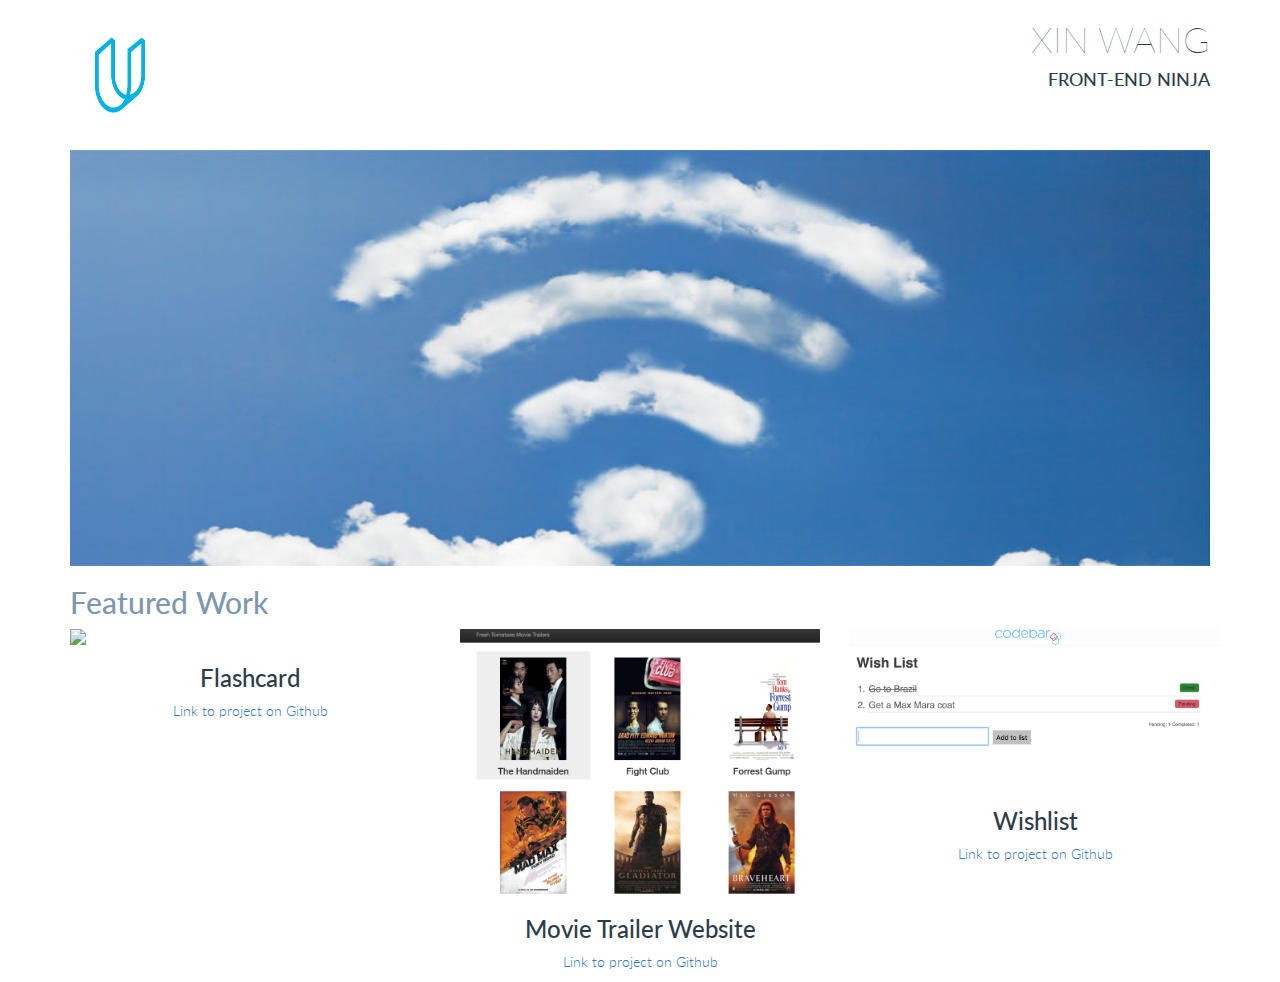
==== index.html @ 95e97afd "thrid commit" ====
<!DOCTYPE html>
<html lang="en">
<head>
    <meta charset="utf-8">
    <meta name="viewport" content="width=device-width, initial-scale=1">
    <title>Portfolio</title>
    <link href="https://fonts.googleapis.com/css?family=Lato:100,300" rel="stylesheet">
    <link rel="stylesheet" href="css/bootstrap.css">
    <script type="text/javascript" src="js/jquery-3.1.1.min.js"></script>
    <script type="text/javascript" src="js/bootstrap.min.js"></script>
    <link rel="stylesheet" href="style.css">
</head>
<body>
  <div class="container">
    <div class="row">
      <div class="col-md-6">
        <img class="title-logo" src="images/logo.png" alt="Udacity logo">
      </div>
      <div class="col-md-6 text-right text-uppercase">
        <h1 class="title-super text-thin">Xin Wang</h1>
        <h4>Front-end Ninja</h4>
      </div>
    </div>
    <div class="row">
      <div class="col-md-12">
        <img class="portfolio-img img-responsive" src="images/banner.jpg" alt="Wifi in the sky">
      </div>
    </div>
    <div class="row">
      <div class="col-md-12">
        <h2 class="text-muted">Featured Work</h2>
      </div>
    </div>
    <div class="row text-center">
      <div class="col-md-4">
        <img class="img-responsive" src="images/flashcard.png" data-toggle="modal" data-target="#project1">
        <h3>Flashcard</h3>
        <p>
          <a href="https://github.com/Xin00163/Flashcard-project">Link to project on Github</a>
        </p>
      </div>
      <div class="col-md-4">
        <img class="img-responsive" src="images/Movie trailer website.png" data-toggle="modal" data-target="#project2">
        <h3>Movie Trailer Website</h3>
        <p>
          <a href="https://github.com/Xin00163/Movie-Trailer-Website-Project">Link to project on Github</a>
        </p>
      </div>
    <div class="row">
      <div class="col-md-4">
        <img class="img-responsive" src="images/Wishlist.png" data-toggle="modal" data-target="#project3">
        <h3>Wishlist</h3>
        <p>
          <a href="https://github.com/Xin00163/jQuery-Exercise-1-Build-a-wish-list">Link to project on Github</a>
        </p>
      </div>
    </div>
  </div>
</div>
<!-- Modal -->
    <div class="modal fade" id="project1" tabindex="-1" role="dialog" aria-labelledby="myModalLabel" aria-hidden="true">
        <div class="modal-dialog">
            <div class="modal-content">
                <div class="modal-header">
                    <h4 class="modal-title" id="myModalLabel">Favorite App Page</h4>
                </div>
                <div class="modal-body">
                    <img class="img-responsive" src="images/555.jpeg">
                    This was my first project in this class. I learned a lot about HTML and CSS.
                </div>
                <div class="modal-footer">
                    <button type="button" class="btn btn-default" data-dismiss="modal">Close</button>
                </div>
            </div>
        </div>
    </div>
    <div class="modal fade" id="project2" tabindex="-1" role="dialog" aria-labelledby="myModalLabel" aria-hidden="true">
        <div class="modal-dialog">
            <div class="modal-content">
                <div class="modal-header">
                    <h4 class="modal-title" id="myModalLabel">Favorite App Page</h4>
                </div>
                <div class="modal-body">
                    <img class="img-responsive" src="images/555.jpeg">
                    This was my first project in this class. I learned a lot about HTML and CSS.
                </div>
                <div class="modal-footer">
                    <button type="button" class="btn btn-default" data-dismiss="modal">Close</button>
                </div>
            </div>
        </div>
    </div>
    <div class="modal fade" id="project3" tabindex="-1" role="dialog" aria-labelledby="myModalLabel" aria-hidden="true">
        <div class="modal-dialog">
            <div class="modal-content">
                <div class="modal-header">
                    <h4 class="modal-title" id="myModalLabel">Favorite App Page</h4>
                </div>
                <div class="modal-body">
                    <img class="img-responsive" src="images/555.jpeg">
                    This was my first project in this class. I learned a lot about HTML and CSS.
                </div>
                <div class="modal-footer">
                    <button type="button" class="btn btn-default" data-dismiss="modal">Close</button>
                </div>
            </div>
        </div>
    </div>
  </body>
</html>
---- style.css ----
body, html {
  margin: 0;
  padding: 0;
  width: 100%;
  height: 100%;
}

body {
    font-family: 'Lato', sans-serif;
    color: #2d3c49;
    font-weight: 300;
}

.text-muted {
    color: #7d97ad
}

.text-thin {
    font-weight: 100;
}

.text-super {
    font-size: 60px;
}

.title-logo {
  height:100px;
  width: 80px;
  max-width: 100%;
  color: #02b3e4;
}

.portfolio-img {
  display: block;
  margin: auto;
  width: 100%;
}

@media screen and (min-width: 550px){
  .text-thin {
      font-weight: 150;
  }

  .text-super {
      font-size: 100px;
  }

  .title-logo {
    height:150px;
    width: 100px;
    max-width: 100%;
    color: #02b3e4;
  }

}
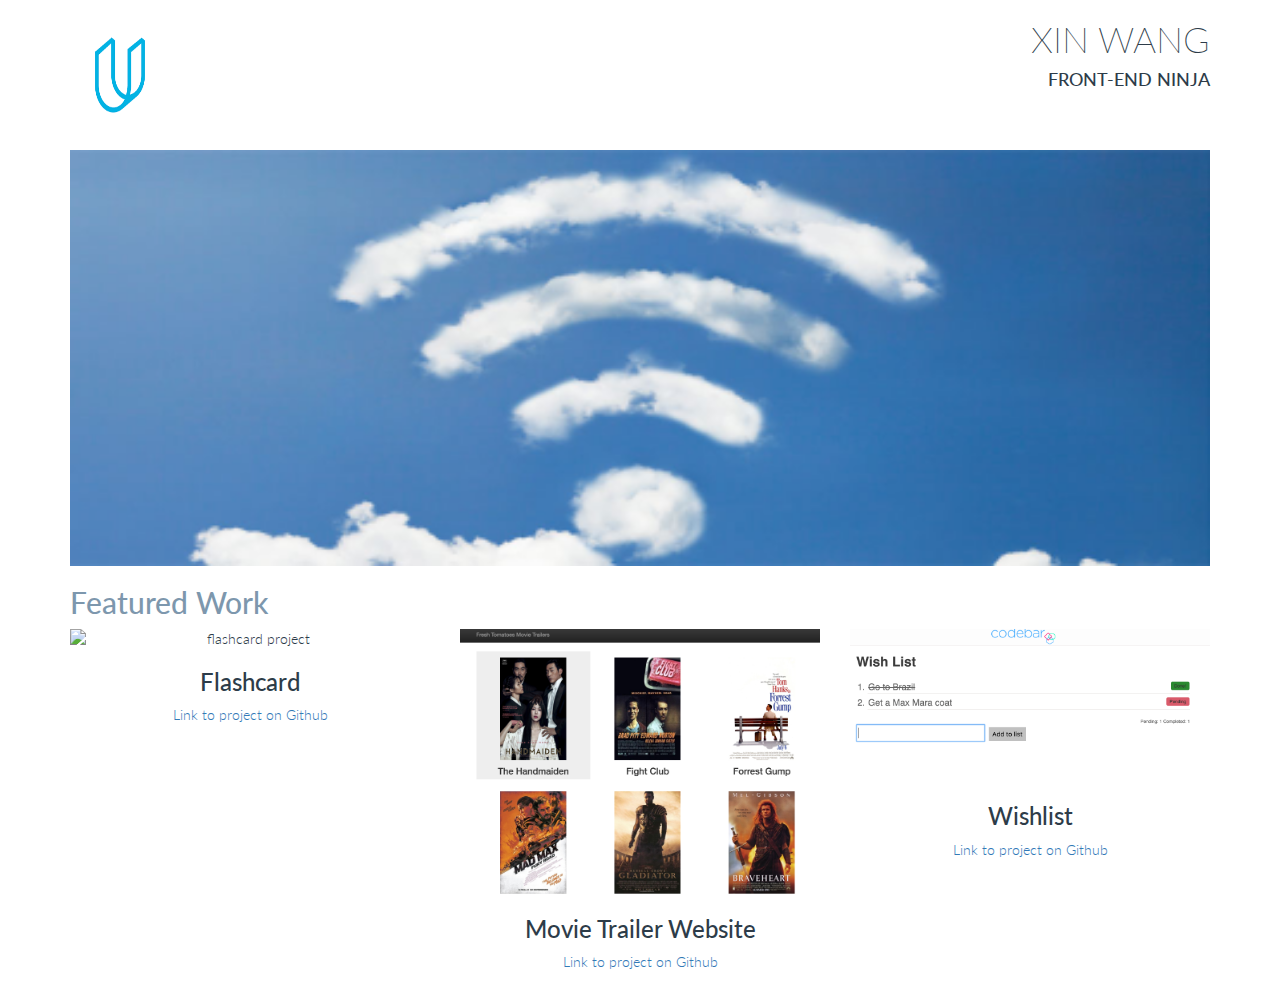
==== commit bf0aa799: "Update" ====
--- a/index.html
+++ b/index.html
@@ -5,14 +5,14 @@
     <meta name="viewport" content="width=device-width, initial-scale=1">
     <title>Portfolio</title>
     <link href="https://fonts.googleapis.com/css?family=Lato:100,300" rel="stylesheet">
-    <link rel="stylesheet" href="css/bootstrap.css">
+    <link rel="stylesheet" href="css/bootstrap.min.css">
     <script type="text/javascript" src="js/jquery-3.1.1.min.js"></script>
     <script type="text/javascript" src="js/bootstrap.min.js"></script>
     <link rel="stylesheet" href="style.css">
 </head>
 <body>
   <div class="container">
-    <div class="row">
+    <header class="row">
       <div class="col-md-6">
         <img class="title-logo" src="images/logo.png" alt="Udacity logo">
       </div>
@@ -20,53 +20,50 @@
         <h1 class="title-super text-thin">Xin Wang</h1>
         <h4>Front-end Ninja</h4>
       </div>
-    </div>
-    <div class="row">
+    </header>
+    <section class="row">
       <div class="col-md-12">
-        <img class="portfolio-img img-responsive" src="images/banner.jpg" alt="Wifi in the sky">
+        <img class="portfolio-img img-responsive" src="images/banner.png" alt="Wifi in the sky" srcset="images/banner-HD.png 2x">
       </div>
-    </div>
-    <div class="row">
+    </section>
+    <section class="row">
       <div class="col-md-12">
         <h2 class="text-muted">Featured Work</h2>
       </div>
-    </div>
-    <div class="row text-center">
+    </section>
+    <section class="row text-center">
       <div class="col-md-4">
-        <img class="img-responsive" src="images/flashcard.png" data-toggle="modal" data-target="#project1">
+        <img class="img-responsive" src="images/flashcard.png" alt="flashcard project" data-toggle="modal" data-target="#project1">
         <h3>Flashcard</h3>
         <p>
           <a href="https://github.com/Xin00163/Flashcard-project">Link to project on Github</a>
         </p>
       </div>
       <div class="col-md-4">
-        <img class="img-responsive" src="images/Movie trailer website.png" data-toggle="modal" data-target="#project2">
+        <img class="img-responsive" src="images/Movie trailer website.png" alt="movie trailer project" data-toggle="modal" data-target="#project2">
         <h3>Movie Trailer Website</h3>
         <p>
           <a href="https://github.com/Xin00163/Movie-Trailer-Website-Project">Link to project on Github</a>
         </p>
       </div>
-    <div class="row">
       <div class="col-md-4">
-        <img class="img-responsive" src="images/Wishlist.png" data-toggle="modal" data-target="#project3">
+        <img class="img-responsive" src="images/Wishlist.png" alt="wishlist project" data-toggle="modal" data-target="#project3">
         <h3>Wishlist</h3>
         <p>
           <a href="https://github.com/Xin00163/jQuery-Exercise-1-Build-a-wish-list">Link to project on Github</a>
         </p>
       </div>
-    </div>
+    </section>
   </div>
-</div>
 <!-- Modal -->
     <div class="modal fade" id="project1" tabindex="-1" role="dialog" aria-labelledby="myModalLabel" aria-hidden="true">
         <div class="modal-dialog">
             <div class="modal-content">
                 <div class="modal-header">
-                    <h4 class="modal-title" id="myModalLabel">Favorite App Page</h4>
+                    <h4 class="modal-title" id="myModalLabel1">Flashcard Page</h4>
                 </div>
                 <div class="modal-body">
-                    <img class="img-responsive" src="images/555.jpeg">
-                    This was my first project in this class. I learned a lot about HTML and CSS.
+                    This was a flashcard project for Chinese language learner to remember basic Chinese words.
                 </div>
                 <div class="modal-footer">
                     <button type="button" class="btn btn-default" data-dismiss="modal">Close</button>
@@ -78,11 +75,10 @@
         <div class="modal-dialog">
             <div class="modal-content">
                 <div class="modal-header">
-                    <h4 class="modal-title" id="myModalLabel">Favorite App Page</h4>
+                    <h4 class="modal-title" id="myModalLabel2">Movie Trailer Page</h4>
                 </div>
                 <div class="modal-body">
-                    <img class="img-responsive" src="images/555.jpeg">
-                    This was my first project in this class. I learned a lot about HTML and CSS.
+                    This was my first project in this course.
                 </div>
                 <div class="modal-footer">
                     <button type="button" class="btn btn-default" data-dismiss="modal">Close</button>
@@ -94,11 +90,10 @@
         <div class="modal-dialog">
             <div class="modal-content">
                 <div class="modal-header">
-                    <h4 class="modal-title" id="myModalLabel">Favorite App Page</h4>
+                    <h4 class="modal-title" id="myModalLabel3">Wishlist Page</h4>
                 </div>
                 <div class="modal-body">
-                    <img class="img-responsive" src="images/555.jpeg">
-                    This was my first project in this class. I learned a lot about HTML and CSS.
+                    This was my first project Codebar. I learnt HTML, CSS and Javascript.
                 </div>
                 <div class="modal-footer">
                     <button type="button" class="btn btn-default" data-dismiss="modal">Close</button>
--- a/style.css
+++ b/style.css
@@ -6,7 +6,7 @@
 }
 
 body {
-    font-family: 'Lato', sans-serif;
+    font-family: "Lato", sans-serif;
     color: #2d3c49;
     font-weight: 300;
 }
@@ -38,7 +38,7 @@
 
 @media screen and (min-width: 550px){
   .text-thin {
-      font-weight: 150;
+      font-weight: 200;
   }
 
   .text-super {
@@ -46,7 +46,7 @@
   }
 
   .title-logo {
-    height:150px;
+    height: 150px;
     width: 100px;
     max-width: 100%;
     color: #02b3e4;
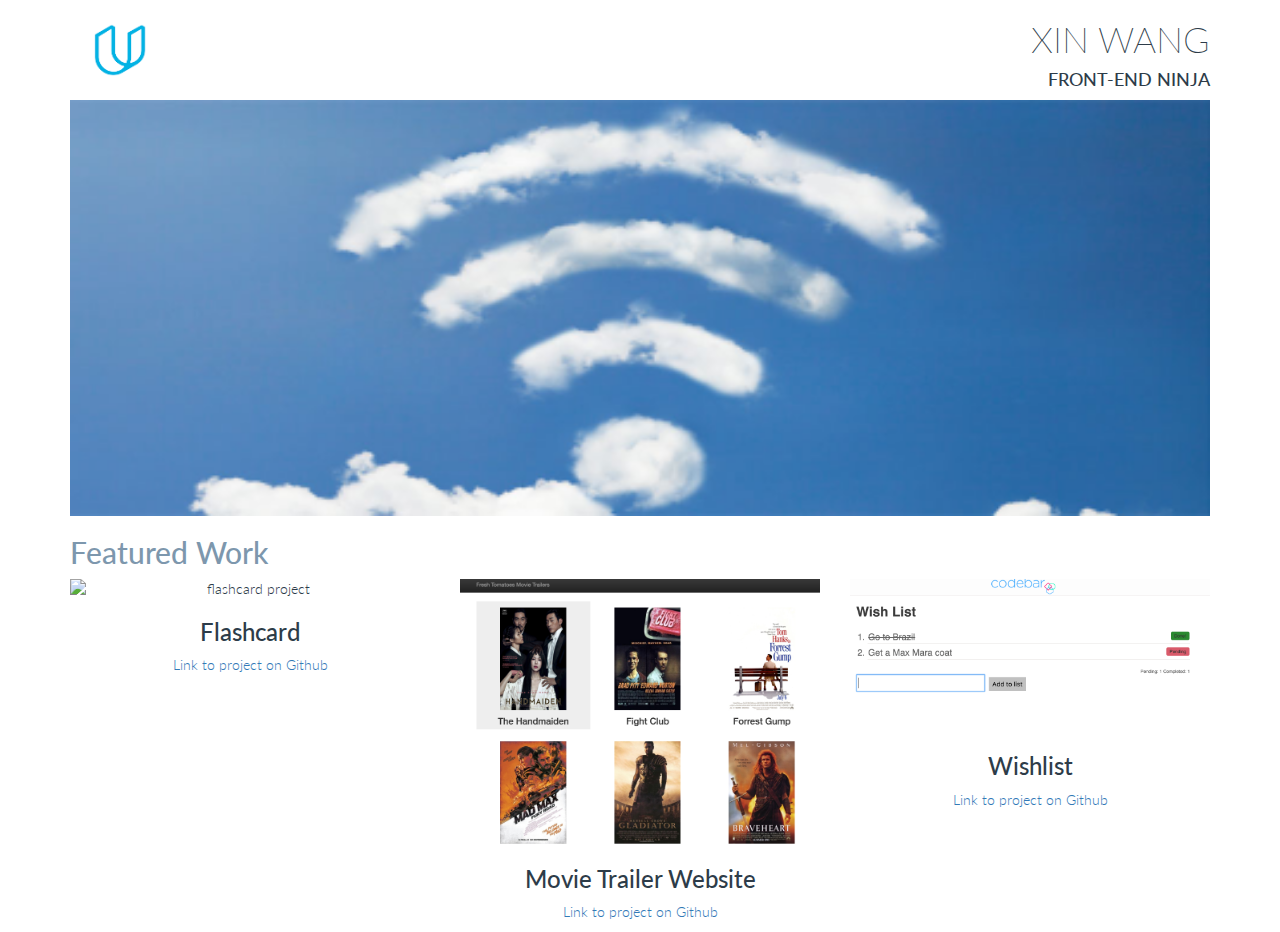
==== commit d53447d7: "second update" ====
--- a/index.html
+++ b/index.html
@@ -40,7 +40,7 @@
         </p>
       </div>
       <div class="col-md-4">
-        <img class="img-responsive" src="images/Movie trailer website.png" alt="movie trailer project" data-toggle="modal" data-target="#project2">
+        <img class="img-responsive" src="images/Movie-trailer-website.png" alt="movie trailer project" data-toggle="modal" data-target="#project2">
         <h3>Movie Trailer Website</h3>
         <p>
           <a href="https://github.com/Xin00163/Movie-Trailer-Website-Project">Link to project on Github</a>
@@ -56,7 +56,7 @@
     </section>
   </div>
 <!-- Modal -->
-    <div class="modal fade" id="project1" tabindex="-1" role="dialog" aria-labelledby="myModalLabel" aria-hidden="true">
+    <div class="modal fade" id="project1" tabindex="-1" role="dialog" aria-labelledby="myModalLabel1" aria-hidden="true">
         <div class="modal-dialog">
             <div class="modal-content">
                 <div class="modal-header">
@@ -71,7 +71,7 @@
             </div>
         </div>
     </div>
-    <div class="modal fade" id="project2" tabindex="-1" role="dialog" aria-labelledby="myModalLabel" aria-hidden="true">
+    <div class="modal fade" id="project2" tabindex="-1" role="dialog" aria-labelledby="myModalLabel2" aria-hidden="true">
         <div class="modal-dialog">
             <div class="modal-content">
                 <div class="modal-header">
@@ -86,7 +86,7 @@
             </div>
         </div>
     </div>
-    <div class="modal fade" id="project3" tabindex="-1" role="dialog" aria-labelledby="myModalLabel" aria-hidden="true">
+    <div class="modal fade" id="project3" tabindex="-1" role="dialog" aria-labelledby="myModalLabel3" aria-hidden="true">
         <div class="modal-dialog">
             <div class="modal-content">
                 <div class="modal-header">
--- a/style.css
+++ b/style.css
@@ -24,7 +24,6 @@
 }
 
 .title-logo {
-  height:100px;
   width: 80px;
   max-width: 100%;
   color: #02b3e4;
@@ -46,7 +45,6 @@
   }
 
   .title-logo {
-    height: 150px;
     width: 100px;
     max-width: 100%;
     color: #02b3e4;
